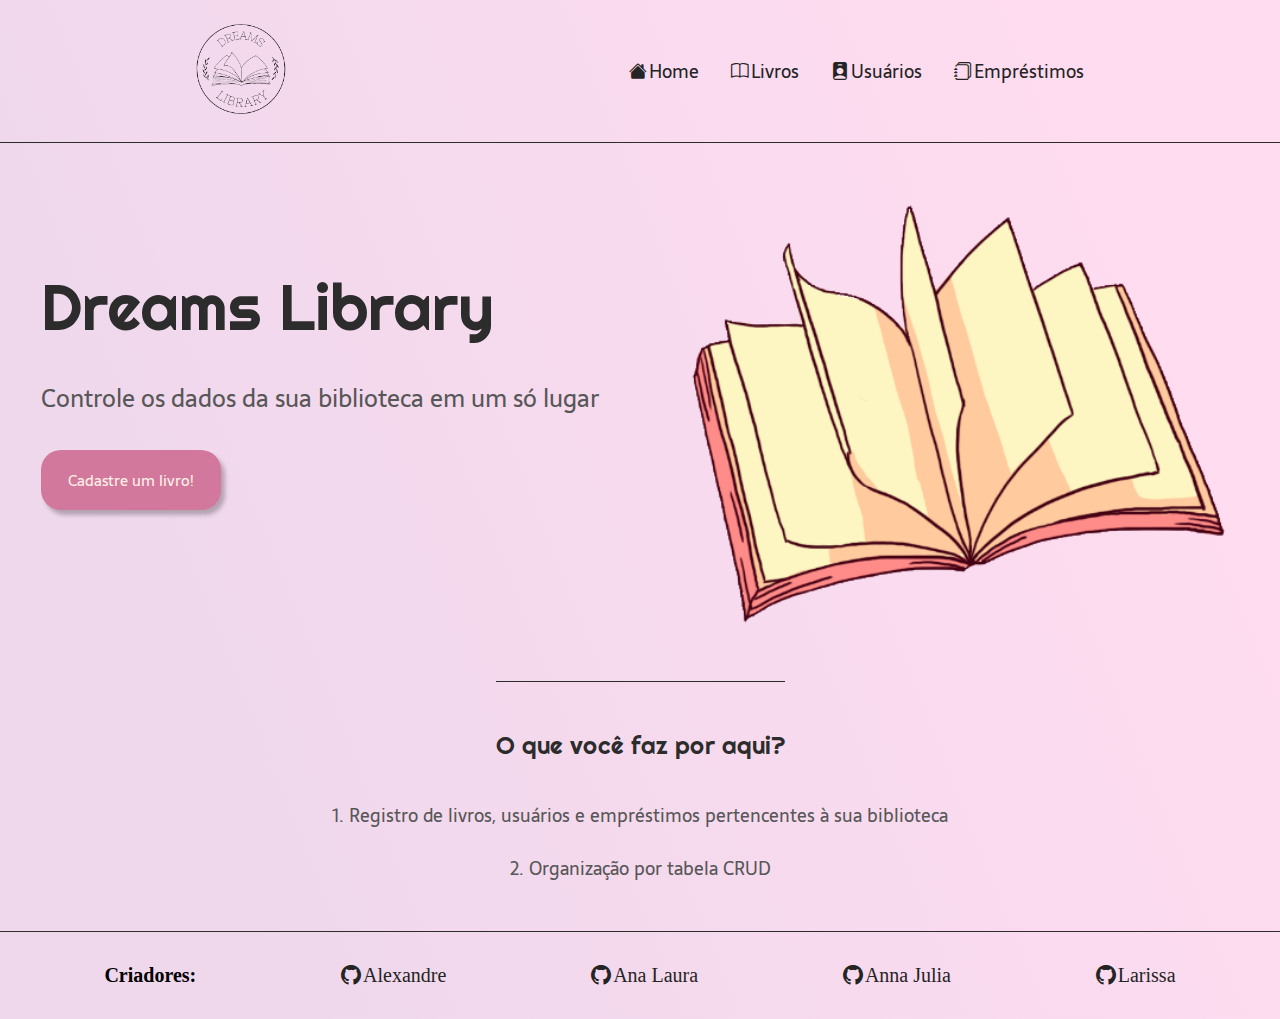
==== index.html @ 42c2b698 "Criação e funcionamento do cadastro de usuários" ====
<!DOCTYPE html>
<html lang="pt-br">
<head>
    <meta charset="UTF-8">
    <meta name="viewport" content="width=device-width, initial-scale=1.0">
    <meta name="description" content="Site para moderação de usúarios, livros e empréstimos para sua biblioteca virtual">
    <title>DreamsLibrary</title>
    <link rel="stylesheet" type="text/css" href="assets/css/home.css">
    <link rel="stylesheet" type="text/css" href="assets/css/style.css">
    <link rel="stylesheet" href="https://cdn.jsdelivr.net/npm/bootstrap-icons@1.11.1/font/bootstrap-icons.css">
</head>
<body>
    <header class="cabecalho">
        <a href="index.html"><img class="cabecalho-logo" src="assets/images/dreams-removebg-preview.png"></a>
        <nav class="cabecalho-menu">
            <a class="cabecalho-menu-item" href="index.html"><i class="bi bi-house-fill mx-2"></i>Home</a>
            <a class="cabecalho-menu-item" href="livros.html"><i class="bi bi-book mx-2"></i>Livros</a>
            <a class="cabecalho-menu-item" href="usuarios.html"><i class="bi bi-person-badge-fill mx-2"></i>Usuários</a>
            <a class="cabecalho-menu-item" href="#"><i class="bi bi-journals mx-2"></i>Empréstimos</a>
        </nav>
    </header>
    <main class="conteudo">
       <section class="conteudo-principal">
            <div class="conteudo-principal-escrito">
                <h1 class="conteudo-principal-escrito-titulo">Dreams Library</h1>
                <h2 class="conteudo-principal-escrito-subtitulo">Controle os dados da sua biblioteca em um só lugar</h2>
                <a href="livros.html"><button class="conteudo-principal-escrito-botao">Cadastre um livro!</button></a>
            </div>
            <img class="conteudo-principal-imagem" src="assets/images/MicrosoftTeams-image__7_-removebg-preview.png">
       </section>
       <section class="conteudo-secundario">
        <h3 class="conteudo-secundario-titulo">O que você faz por aqui?</h3>
        <p class="conteudo-secundario-paragrafo">1.<strong> Registro</strong> de livros, usuários e empréstimos pertencentes à sua biblioteca</p>
        <p class="conteudo-secundario-paragrafo">2. Organização por<strong> tabela CRUD</strong></p>
       </section>
    </main>
    <footer class="rodape">
        <div class="rodape-conteudo">
            <h4 class="cri">Criadores:</h4>
            <a class="link" href="#"><i class="bi bi-github mx-2"></i>Alexandre</a>
            <a class="link" href="#"><i class="bi bi-github mx-2"></i>Ana Laura</a>
            <a class="link" href="#"><i class="bi bi-github mx-2"></i>Anna Julia</a>
            <a class="link" href="#"><i class="bi bi-github mx-2"></i>Larissa</a>
        </div>
    </footer>


</body>

</html>
---- assets/css/home.css ----
@import url('https://fonts.googleapis.com/css2?family=Righteous&family=Sarala:wght@400;700&display=swap');

.conteudo {
    margin-bottom: 48px;
    border-top: 0.4px solid #2c2c2c;
    flex: 1 1 0;
}

.conteudo-principal {
    display: flex;
    flex-direction: row;
    align-items: center;
    justify-content: space-around;
}

.conteudo-principal-escrito {
    display: flex;
    flex-direction: column;
    gap: 32px;
}

.conteudo-principal-escrito-titulo {
    font-family: 'Righteous', sans-serif;
    font-weight: 400;
    font-size: 64px;
    color: #2c2c2c;
}

.conteudo-principal-escrito-subtitulo {
    font-family: 'Sarala', sans-serif;
    font-weight: 400;
    font-size: 24px;
    color: #575757;
}

.conteudo-principal-escrito-botao {
    background-color: #d3789d;
    color: #FFF2E7;
    width: 180px;
    height: 60px;
    border: none;
    box-shadow: 4px 5px 4px rgba(0, 0, 0, 0.25);
    border-radius: 20px;
    font-family: 'Sarala', sans-serif;
    font-weight: 400;
    font-size: 15px;
}

.conteudo-principal-escrito-botao:hover {
    background-color: rgba(211, 120, 157, 0.72);
}

.conteudo-principal-imagem {
    margin-top: 60px;
    height: 430px;
}

.conteudo-secundario {
    display: flex;
    flex-direction: column;
    align-items: center;
    gap: 24px;
    margin-top: 48px;
}

.conteudo-secundario-titulo {
    border-top: 0.4px solid #2c2c2c;
    padding-top: 48px;
    font-family: 'Righteous', sans-serif;
    font-weight: 400;
    font-size: 24px;
    color: #2c2c2c;
    margin-bottom: 16px;
}

.conteudo-secundario-paragrafo {
    font-family: 'Sarala', sans-serif;
    font-weight: 300;
    font-size: 18px;
    color: #575757;
}
---- assets/css/style.css ----
@import url('https://fonts.googleapis.com/css2?family=Righteous&family=Sarala:wght@400;700&display=swap');

* {
    margin: 0;
    padding: 0;
    box-sizing: border-box;
    text-decoration: none;
}

body {
    min-height: 100vh;
    display: flex;
    flex-direction: column;
    font-size: 100%;
    background: linear-gradient(68.15deg, #EFD8EC 16.62%,  #ffdcf0 85.61%);
}

a {
    color: #000;
}

.bi {
    margin-right: 2px;
}

.cabecalho {
    display: flex;
    flex-direction: row;
    align-items: center;
    justify-content: space-around;
    padding: 24px;
}

.cabecalho-logo {
    height: 90px;
}

.cabecalho-menu {
    display: flex;
    gap: 32px;
}

.cabecalho-menu-item {
    font-family: 'Sarala', sans-serif;
    color: #252424;
    font-weight: 400;
    font-size: 18px;
}

.cabecalho-menu-item:hover {
    color: #a65075;
    text-decoration: underline;
}

.rodape {
    padding: 32px;
    border-top: 0.4px solid #2c2c2c;
}

.rodape-conteudo {
    font-size: 20px;
    display: flex;
    flex-wrap: wrap;
    justify-content: space-around;
    margin: 0 auto;
}

.link {
    color: #252424;
}

.link:hover{
    color: #a65075;
    text-decoration: underline;
}
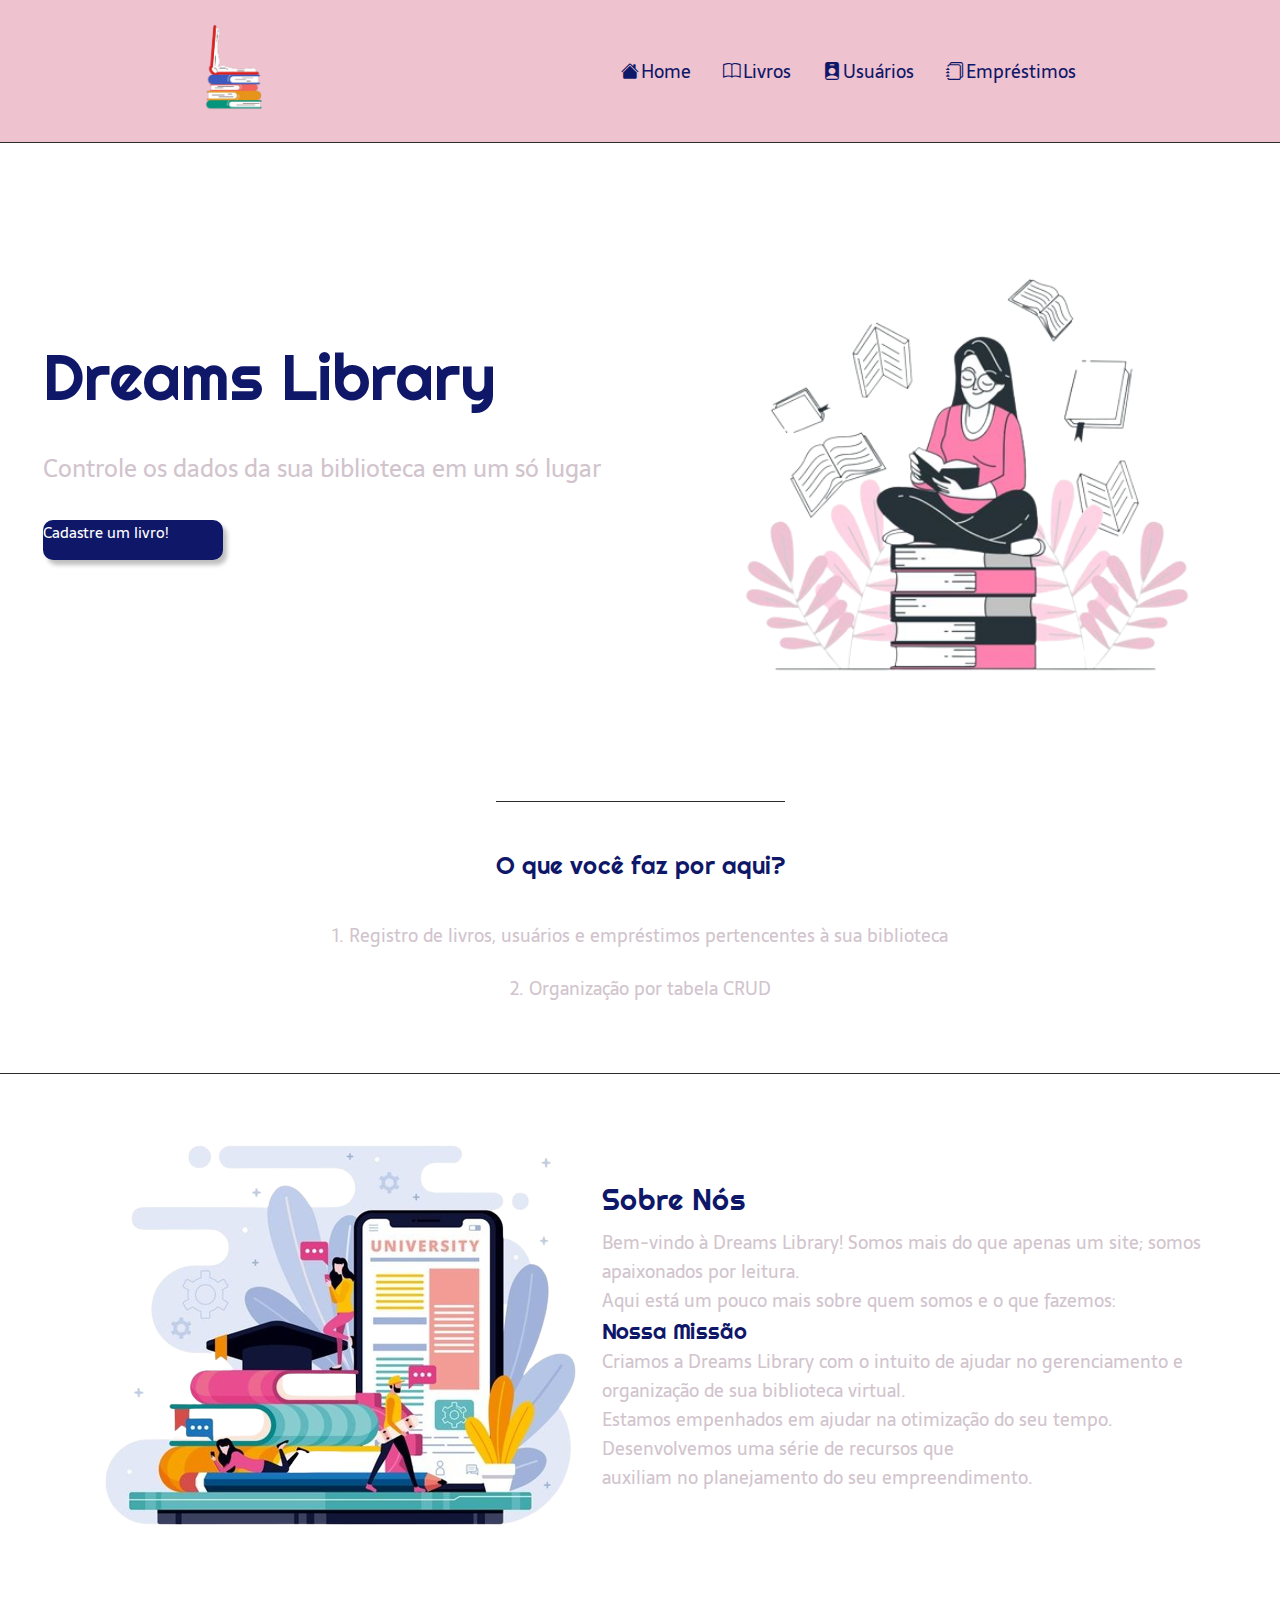
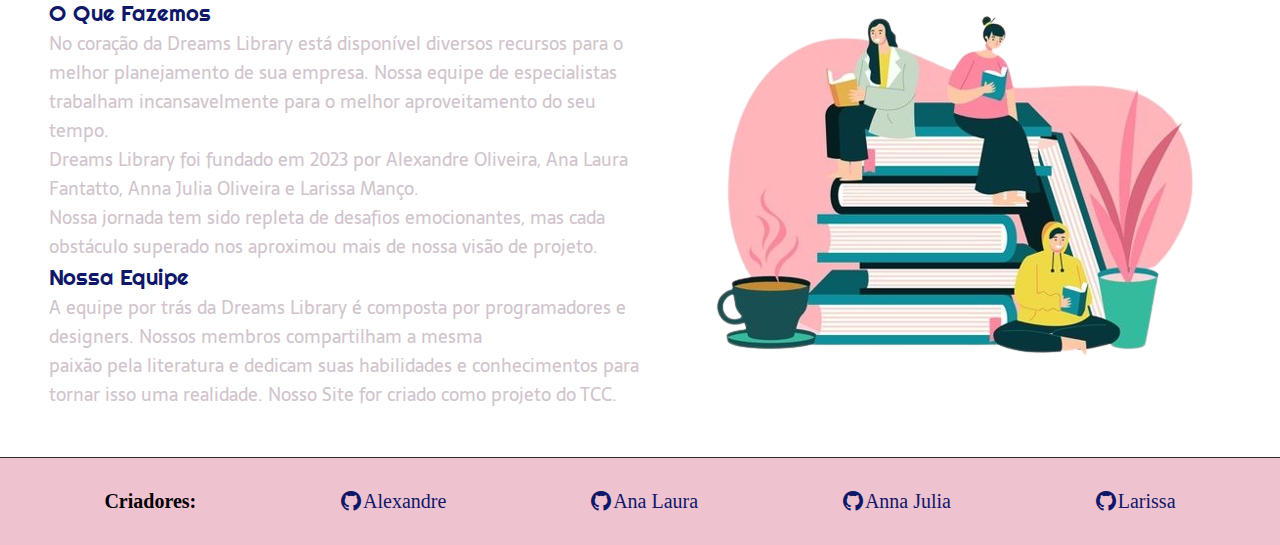
==== commit 30d9001d: "Atualização do site, com estilização css" ====
--- a/index.html
+++ b/index.html
@@ -8,15 +8,16 @@
     <link rel="stylesheet" type="text/css" href="assets/css/home.css">
     <link rel="stylesheet" type="text/css" href="assets/css/style.css">
     <link rel="stylesheet" href="https://cdn.jsdelivr.net/npm/bootstrap-icons@1.11.1/font/bootstrap-icons.css">
+    <link href="https://cdn.jsdelivr.net/npm/bootstrap@5.3.2/dist/css/bootstrap.min.css" rel="stylesheet" integrity="sha384-T3c6CoIi6uLrA9TneNEoa7RxnatzjcDSCmG1MXxSR1GAsXEV/Dwwykc2MPK8M2HN" crossorigin="anonymous">
 </head>
 <body>
     <header class="cabecalho">
-        <a href="index.html"><img class="cabecalho-logo" src="assets/images/dreams-removebg-preview.png"></a>
+        <a href="index.html"><img class="cabecalho-logo" src="assets/images/imagem_2023-11-08_103913489-removebg-preview.png"></a>
         <nav class="cabecalho-menu">
             <a class="cabecalho-menu-item" href="index.html"><i class="bi bi-house-fill mx-2"></i>Home</a>
-            <a class="cabecalho-menu-item" href="livros.html"><i class="bi bi-book mx-2"></i>Livros</a>
-            <a class="cabecalho-menu-item" href="usuarios.html"><i class="bi bi-person-badge-fill mx-2"></i>Usuários</a>
-            <a class="cabecalho-menu-item" href="#"><i class="bi bi-journals mx-2"></i>Empréstimos</a>
+            <a class="cabecalho-menu-item" href="livros.php"><i class="bi bi-book mx-2"></i>Livros</a>
+            <a class="cabecalho-menu-item" href="usuarios.php"><i class="bi bi-person-badge-fill mx-2"></i>Usuários</a>
+            <a class="cabecalho-menu-item" href="emprestimos.php"><i class="bi bi-journals mx-2"></i>Empréstimos</a>
         </nav>
     </header>
     <main class="conteudo">
@@ -24,23 +25,51 @@
             <div class="conteudo-principal-escrito">
                 <h1 class="conteudo-principal-escrito-titulo">Dreams Library</h1>
                 <h2 class="conteudo-principal-escrito-subtitulo">Controle os dados da sua biblioteca em um só lugar</h2>
-                <a href="livros.html"><button class="conteudo-principal-escrito-botao">Cadastre um livro!</button></a>
+                <a class="btn" id="conteudo-principal-escrito-botao" href="livros.php">Cadastre um livro!</a>
             </div>
-            <img class="conteudo-principal-imagem" src="assets/images/MicrosoftTeams-image__7_-removebg-preview.png">
+            <img class="conteudo-principal-imagem" src="assets/images/MicrosoftTeams-image (11).png">
        </section>
        <section class="conteudo-secundario">
-        <h3 class="conteudo-secundario-titulo">O que você faz por aqui?</h3>
-        <p class="conteudo-secundario-paragrafo">1.<strong> Registro</strong> de livros, usuários e empréstimos pertencentes à sua biblioteca</p>
-        <p class="conteudo-secundario-paragrafo">2. Organização por<strong> tabela CRUD</strong></p>
+            <h3 class="conteudo-secundario-titulo">O que você faz por aqui?</h3>
+            <p class="conteudo-secundario-paragrafo">1.<strong> Registro</strong> de livros, usuários e empréstimos pertencentes à sua biblioteca</p>
+            <p class="conteudo-secundario-paragrafo">2. Organização por<strong> tabela CRUD</strong></p>
+       </section>
+       <section class="conteudo-terciario">
+            <div class="conteudo-terciario-um">
+                <img class="conteudo-terciario-imagem" src="assets/images/MicrosoftTeams-image__14_-removebg-preview.png">
+                <div class="conteudo-terciario-escrito">
+                    <h3 class="conteudo-terciario-titulo">Sobre Nós</h3>
+                    <p class="conteudo-terciario-paragrafo">Bem-vindo à Dreams Library! Somos mais do que apenas um site; somos apaixonados por leitura.<br/>
+                        Aqui está um pouco mais sobre quem somos e o que fazemos:</p>
+                    <h5 class="conteudo-terciario-topico">Nossa Missão</h4>
+                    <p class="conteudo-terciario-paragrafo">Criamos a Dreams Library com o intuito de ajudar no gerenciamento e organização de sua biblioteca virtual.<br/> 
+                        Estamos empenhados em ajudar na otimização do  seu tempo. Desenvolvemos uma série de recursos  que <br/>
+                        auxiliam no planejamento do seu empreendimento.</p>
+                </div>
+            </div>
+            <div class="conteudo-terciario-dois">
+                <div class="conteudo-terciario-escrito">
+                    <h5 class="conteudo-terciario-topico">O Que Fazemos</h4>
+                        <p class="conteudo-terciario-paragrafo">No coração da Dreams Library está disponível diversos recursos para o melhor planejamento de sua empresa. Nossa equipe de especialistas<br/>
+                            trabalham incansavelmente para o melhor aproveitamento do seu tempo.<br/>
+                            Dreams Library foi fundado em 2023 por Alexandre Oliveira, Ana Laura Fantatto, Anna Julia Oliveira e Larissa Manço.<br/>
+                            Nossa jornada tem sido repleta de desafios emocionantes, mas cada obstáculo superado nos aproximou mais de nossa visão de projeto.</p>
+                    <h5  class="conteudo-terciario-topico">Nossa Equipe</h4>
+                        <p class="conteudo-terciario-paragrafo">A equipe por trás da Dreams Library é composta por programadores e designers. Nossos membros compartilham a mesma<br/>
+                            paixão pela literatura e dedicam suas habilidades e conhecimentos para tornar isso uma realidade. Nosso Site for criado como projeto do TCC.</p>
+                </div>
+                <img class="conteudo-terciario-imagem" src="assets/images/MicrosoftTeams-image__15_-removebg-preview.png">
+            </div>
+            
        </section>
     </main>
     <footer class="rodape">
         <div class="rodape-conteudo">
             <h4 class="cri">Criadores:</h4>
-            <a class="link" href="#"><i class="bi bi-github mx-2"></i>Alexandre</a>
-            <a class="link" href="#"><i class="bi bi-github mx-2"></i>Ana Laura</a>
-            <a class="link" href="#"><i class="bi bi-github mx-2"></i>Anna Julia</a>
-            <a class="link" href="#"><i class="bi bi-github mx-2"></i>Larissa</a>
+            <a class="link" href="https://github.com/AlexandreOliveiraSanches"><i class="bi bi-github mx-2"></i>Alexandre</a>
+            <a class="link" href="https://github.com/Analauravf"><i class="bi bi-github mx-2"></i>Ana Laura</a>
+            <a class="link" href="https://github.com/AnnaJuliaOliveira"><i class="bi bi-github mx-2"></i>Anna Julia</a>
+            <a class="link" href="https://github.com/larissamanso"><i class="bi bi-github mx-2"></i>Larissa</a>
         </div>
     </footer>
 
--- a/assets/css/home.css
+++ b/assets/css/home.css
@@ -23,36 +23,38 @@
     font-family: 'Righteous', sans-serif;
     font-weight: 400;
     font-size: 64px;
-    color: #2c2c2c;
+    color: #0F1769;
 }
 
 .conteudo-principal-escrito-subtitulo {
     font-family: 'Sarala', sans-serif;
     font-weight: 400;
     font-size: 24px;
-    color: #575757;
+    color: #D1C4CD;
 }
 
-.conteudo-principal-escrito-botao {
-    background-color: #d3789d;
-    color: #FFF2E7;
+#conteudo-principal-escrito-botao {
+    background-color: #0F1769;
+    color: #FFFF;
     width: 180px;
-    height: 60px;
+    height: 40px;
     border: none;
     box-shadow: 4px 5px 4px rgba(0, 0, 0, 0.25);
-    border-radius: 20px;
+    border-radius: 10px;
     font-family: 'Sarala', sans-serif;
     font-weight: 400;
     font-size: 15px;
+    margin: 0;
 }
 
-.conteudo-principal-escrito-botao:hover {
+#conteudo-principal-escrito-botao:hover {
     background-color: rgba(211, 120, 157, 0.72);
+    cursor: pointer;
 }
 
 .conteudo-principal-imagem {
     margin-top: 60px;
-    height: 430px;
+    height: 550px;
 }
 
 .conteudo-secundario {
@@ -61,6 +63,7 @@
     align-items: center;
     gap: 24px;
     margin-top: 48px;
+    margin-bottom: 70px;
 }
 
 .conteudo-secundario-titulo {
@@ -69,7 +72,7 @@
     font-family: 'Righteous', sans-serif;
     font-weight: 400;
     font-size: 24px;
-    color: #2c2c2c;
+    color: #0F1769;
     margin-bottom: 16px;
 }
 
@@ -77,5 +80,61 @@
     font-family: 'Sarala', sans-serif;
     font-weight: 300;
     font-size: 18px;
-    color: #575757;
-}+    color: #D1C4CD;
+}
+
+.conteudo-terciario {
+    display: flex;
+    flex-direction: column;
+    align-items: center;
+    justify-content: space-around;
+    border-top: 0.4px solid #2c2c2c;
+}
+
+.conteudo-terciario-um{
+    display: flex;
+    flex-direction: row;
+    align-items: center;
+    justify-content: space-around;
+}
+
+.conteudo-terciario-dois{
+    display: flex;
+    flex-direction: row;
+    align-items: center;
+    justify-content: space-around;
+    margin-left: 30px;
+}
+
+.conteudo-terciario-escrito {
+    display: flex;
+    flex-direction: column;
+    gap: 2px;
+    margin-top: 48px;
+    width: 600px;
+}
+
+.conteudo-terciario-titulo{
+    font-family: 'Righteous', sans-serif;
+    font-weight: 400;
+    font-size: 29px;
+    color: #0F1769;
+    margin-bottom: 8px;
+}
+
+.conteudo-terciario-paragrafo {
+    font-family: 'Sarala', sans-serif;
+    font-weight: 300;
+    font-size: 18px;
+    color: #D1C4CD;
+}
+
+.conteudo-terciario-topico {
+    font-family: 'Righteous', sans-serif;
+    font-weight: 330;
+    font-size: 22px;
+    color: #0F1769;
+}
+
+
+
--- a/assets/css/style.css
+++ b/assets/css/style.css
@@ -12,11 +12,11 @@
     display: flex;
     flex-direction: column;
     font-size: 100%;
-    background: linear-gradient(68.15deg, #EFD8EC 16.62%,  #ffdcf0 85.61%);
+    background-color: #FFFF;
 }
 
-a {
-    color: #000;
+main {
+    background-color: #FFFF;
 }
 
 .bi {
@@ -29,6 +29,7 @@
     align-items: center;
     justify-content: space-around;
     padding: 24px;
+    background-color: #EEC2CF;
 }
 
 .cabecalho-logo {
@@ -42,19 +43,21 @@
 
 .cabecalho-menu-item {
     font-family: 'Sarala', sans-serif;
-    color: #252424;
+    color: #0F1769;
     font-weight: 400;
     font-size: 18px;
+    text-decoration: none;
 }
 
 .cabecalho-menu-item:hover {
-    color: #a65075;
+    color: #FFFF;
     text-decoration: underline;
 }
 
 .rodape {
     padding: 32px;
     border-top: 0.4px solid #2c2c2c;
+    background-color: #EEC2CF;
 }
 
 .rodape-conteudo {
@@ -66,10 +69,36 @@
 }
 
 .link {
-    color: #252424;
+    color: #0F1769;
+    text-decoration: none;
 }
 
 .link:hover{
-    color: #a65075;
+    color: #FFFF;
     text-decoration: underline;
-}+}
+
+.main-titulo {
+    margin-top: 35px;
+    font-family: 'Righteous', sans-serif;
+    font-weight: 400;
+    color: #0F1769;
+}
+
+#btn_edit {
+    background-color: #0F1769;
+    color: #FFFF;
+}
+
+#btn_delete{
+    background-color: #EEC2CF;
+}
+
+th {
+    font-family: 'Righteous', sans-serif;
+}
+
+td {
+    font-family: 'Sarala', sans-serif;
+}
+
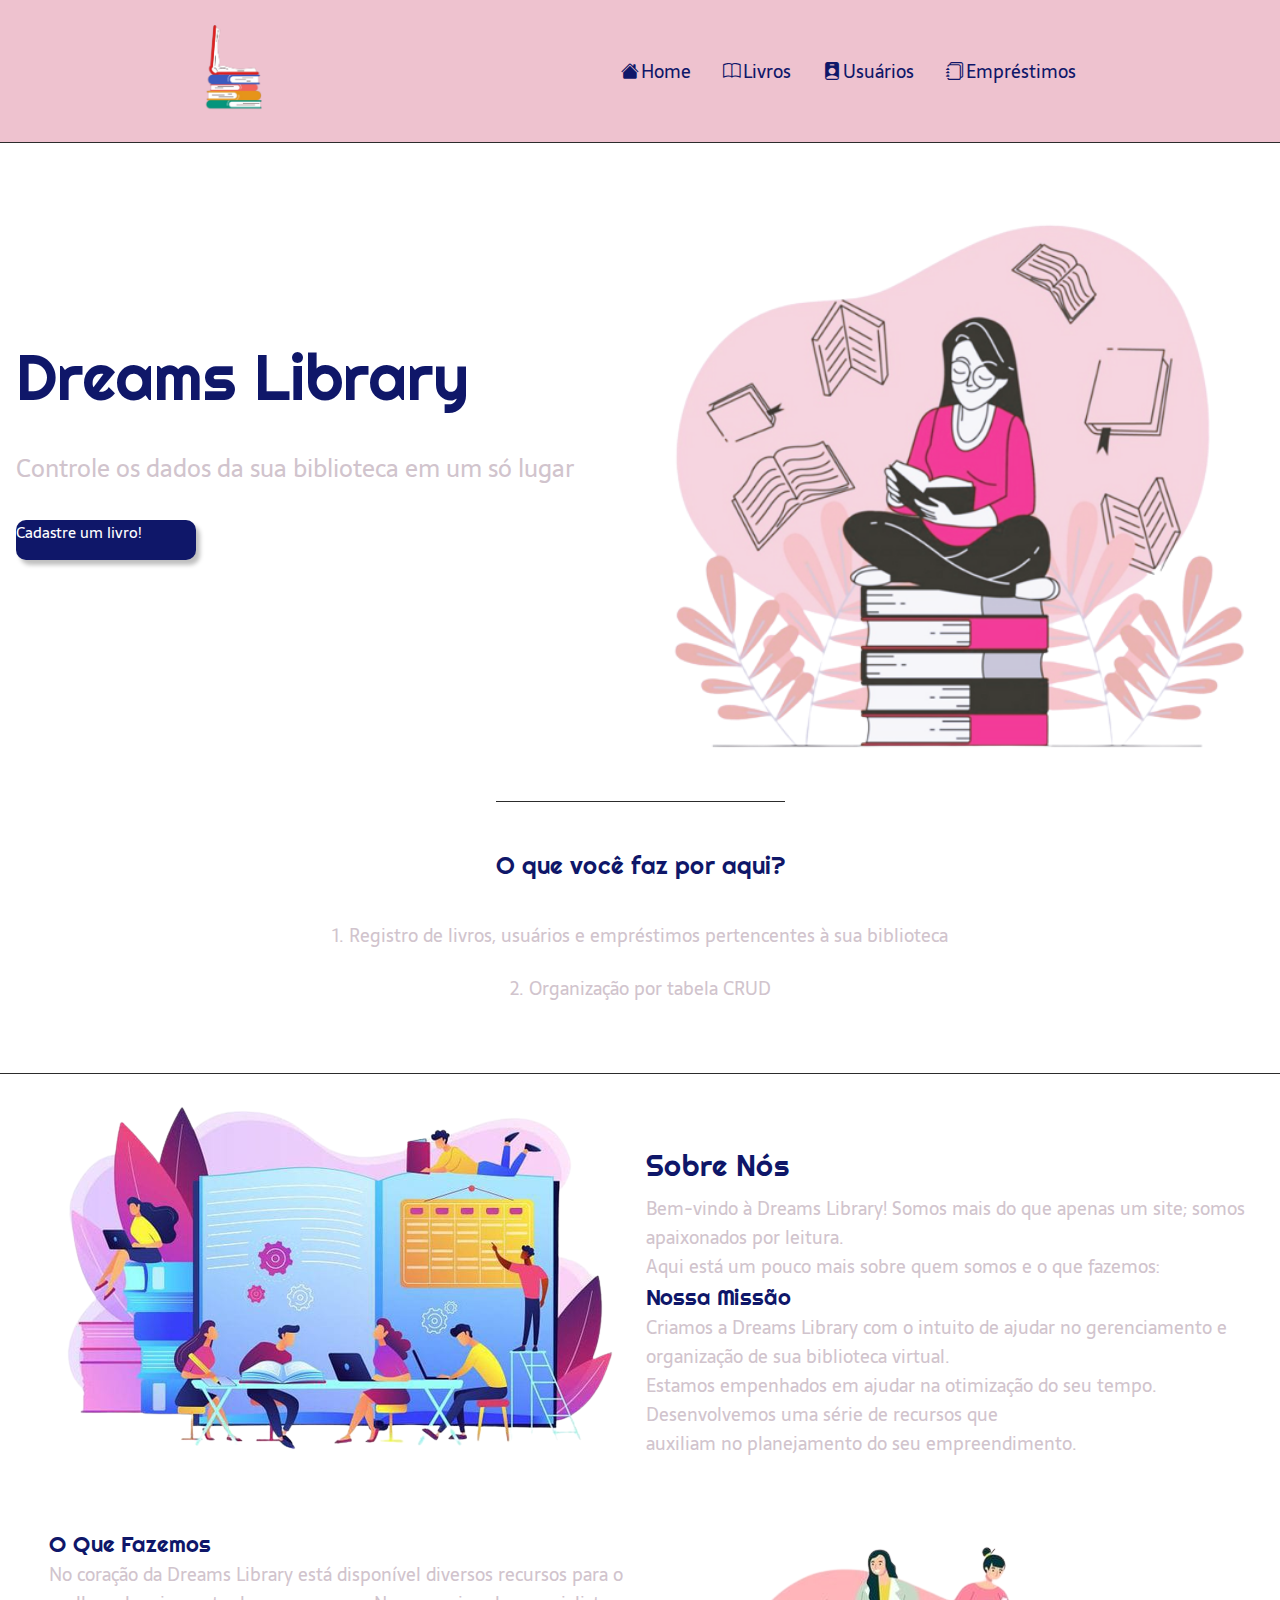
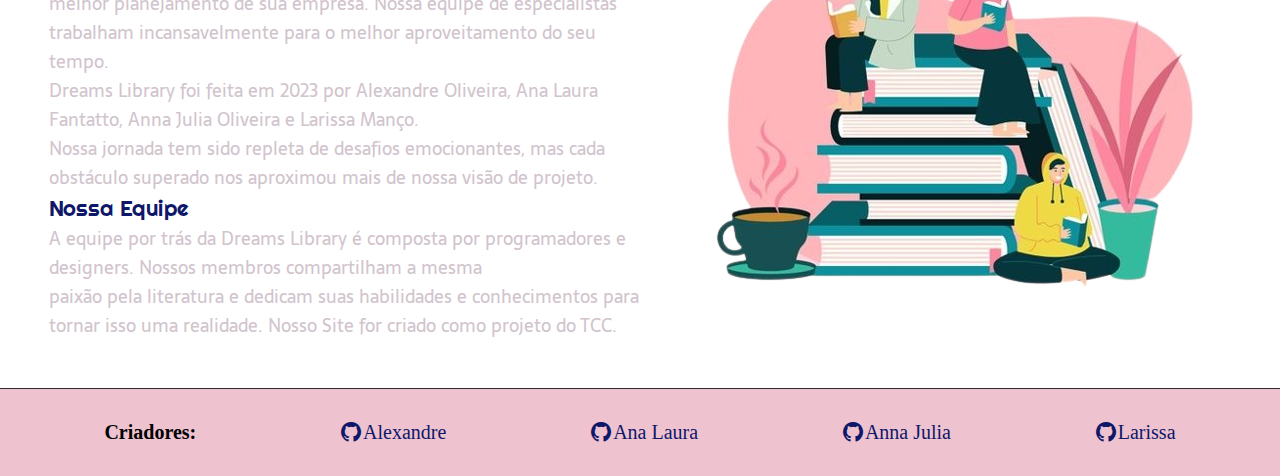
==== commit 6c757741: "Atualização de imagens" ====
--- a/index.html
+++ b/index.html
@@ -27,7 +27,7 @@
                 <h2 class="conteudo-principal-escrito-subtitulo">Controle os dados da sua biblioteca em um só lugar</h2>
                 <a class="btn" id="conteudo-principal-escrito-botao" href="livros.php">Cadastre um livro!</a>
             </div>
-            <img class="conteudo-principal-imagem" src="assets/images/MicrosoftTeams-image (11).png">
+            <img class="conteudo-principal-imagem" src="assets/images/Design_sem_nome-fotor-20231108145449-removebg-preview.png">
        </section>
        <section class="conteudo-secundario">
             <h3 class="conteudo-secundario-titulo">O que você faz por aqui?</h3>
@@ -36,7 +36,7 @@
        </section>
        <section class="conteudo-terciario">
             <div class="conteudo-terciario-um">
-                <img class="conteudo-terciario-imagem" src="assets/images/MicrosoftTeams-image__14_-removebg-preview.png">
+                <img class="conteudo-terciario-imagem" src="assets/images/WhatsApp_Image_2023-11-08_at_15.18.25-removebg-preview.png">
                 <div class="conteudo-terciario-escrito">
                     <h3 class="conteudo-terciario-titulo">Sobre Nós</h3>
                     <p class="conteudo-terciario-paragrafo">Bem-vindo à Dreams Library! Somos mais do que apenas um site; somos apaixonados por leitura.<br/>
@@ -52,7 +52,7 @@
                     <h5 class="conteudo-terciario-topico">O Que Fazemos</h4>
                         <p class="conteudo-terciario-paragrafo">No coração da Dreams Library está disponível diversos recursos para o melhor planejamento de sua empresa. Nossa equipe de especialistas<br/>
                             trabalham incansavelmente para o melhor aproveitamento do seu tempo.<br/>
-                            Dreams Library foi fundado em 2023 por Alexandre Oliveira, Ana Laura Fantatto, Anna Julia Oliveira e Larissa Manço.<br/>
+                            Dreams Library foi feita em 2023 por Alexandre Oliveira, Ana Laura Fantatto, Anna Julia Oliveira e Larissa Manço.<br/>
                             Nossa jornada tem sido repleta de desafios emocionantes, mas cada obstáculo superado nos aproximou mais de nossa visão de projeto.</p>
                     <h5  class="conteudo-terciario-topico">Nossa Equipe</h4>
                         <p class="conteudo-terciario-paragrafo">A equipe por trás da Dreams Library é composta por programadores e designers. Nossos membros compartilham a mesma<br/>
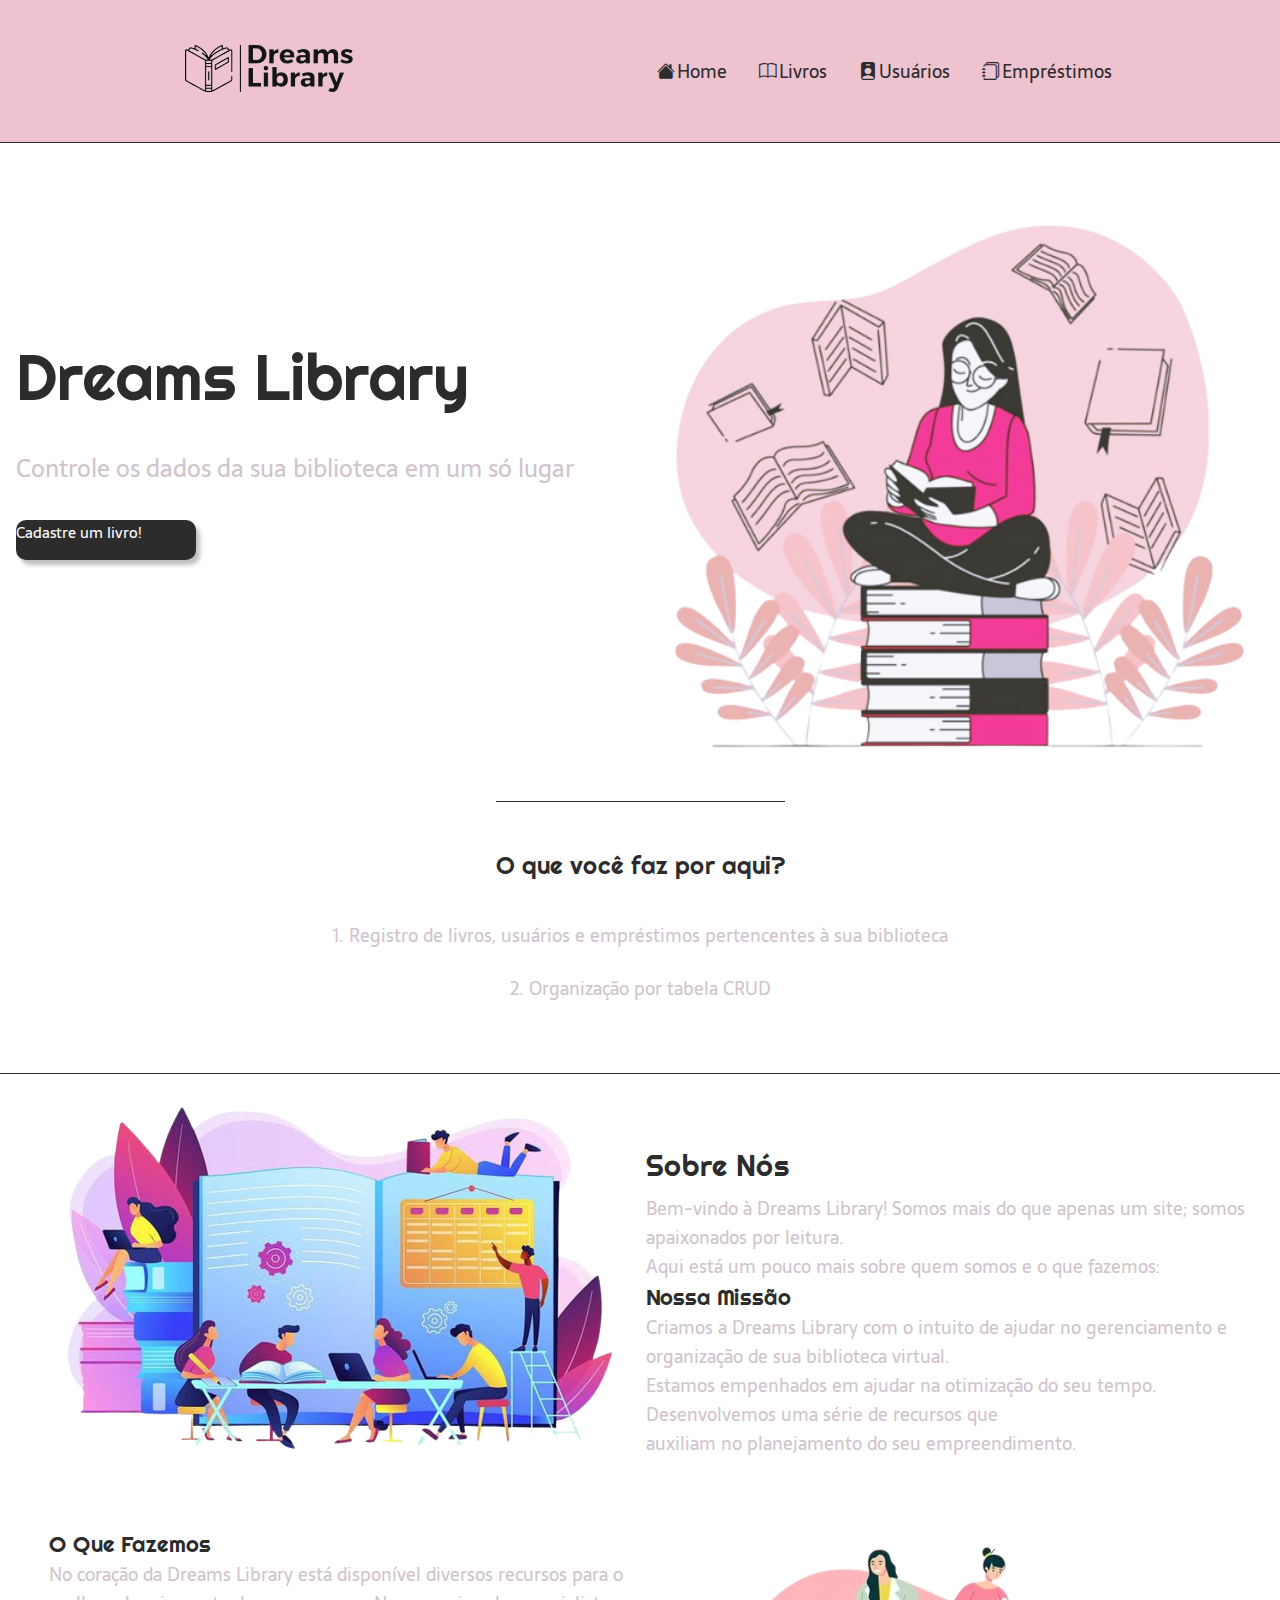
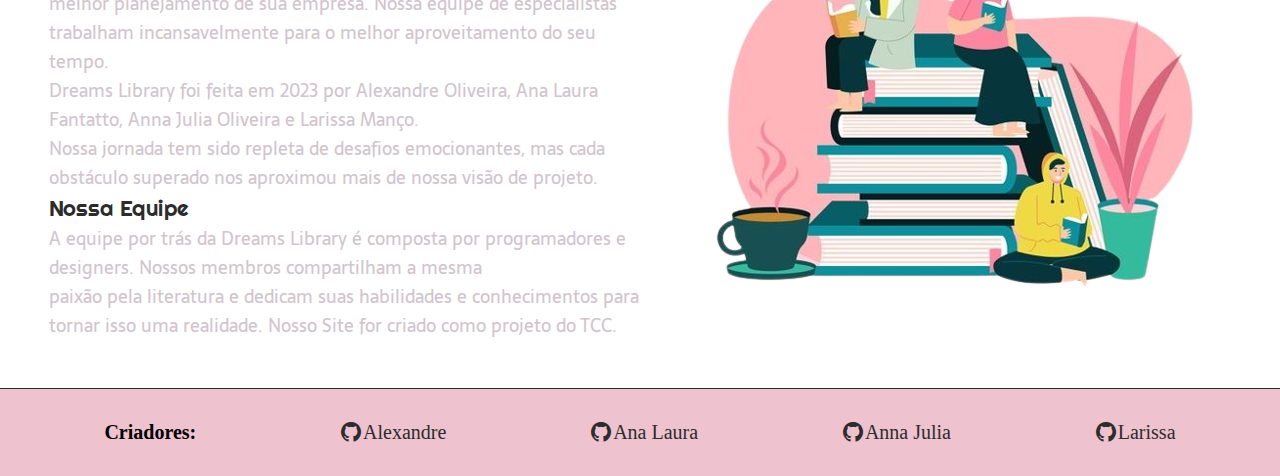
==== commit 93d0a4ca: "Logotipo" ====
--- a/index.html
+++ b/index.html
@@ -12,7 +12,7 @@
 </head>
 <body>
     <header class="cabecalho">
-        <a href="index.html"><img class="cabecalho-logo" src="assets/images/imagem_2023-11-08_103913489-removebg-preview.png"></a>
+        <a href="index.html"><img class="cabecalho-logo" src="assets/images/logotipo.png"></a>
         <nav class="cabecalho-menu">
             <a class="cabecalho-menu-item" href="index.html"><i class="bi bi-house-fill mx-2"></i>Home</a>
             <a class="cabecalho-menu-item" href="livros.php"><i class="bi bi-book mx-2"></i>Livros</a>
--- a/assets/css/home.css
+++ b/assets/css/home.css
@@ -23,7 +23,7 @@
     font-family: 'Righteous', sans-serif;
     font-weight: 400;
     font-size: 64px;
-    color: #0F1769;
+    color: #2c2c2c;
 }
 
 .conteudo-principal-escrito-subtitulo {
@@ -34,7 +34,7 @@
 }
 
 #conteudo-principal-escrito-botao {
-    background-color: #0F1769;
+    background-color: #2c2c2c;
     color: #FFFF;
     width: 180px;
     height: 40px;
@@ -72,7 +72,7 @@
     font-family: 'Righteous', sans-serif;
     font-weight: 400;
     font-size: 24px;
-    color: #0F1769;
+    color: #2c2c2c;
     margin-bottom: 16px;
 }
 
@@ -118,7 +118,7 @@
     font-family: 'Righteous', sans-serif;
     font-weight: 400;
     font-size: 29px;
-    color: #0F1769;
+    color: #2c2c2c;
     margin-bottom: 8px;
 }
 
@@ -133,7 +133,7 @@
     font-family: 'Righteous', sans-serif;
     font-weight: 330;
     font-size: 22px;
-    color: #0F1769;
+    color: #2c2c2c;
 }
 
 
--- a/assets/css/style.css
+++ b/assets/css/style.css
@@ -43,7 +43,7 @@
 
 .cabecalho-menu-item {
     font-family: 'Sarala', sans-serif;
-    color: #0F1769;
+    color: #2c2c2c;
     font-weight: 400;
     font-size: 18px;
     text-decoration: none;
@@ -69,7 +69,7 @@
 }
 
 .link {
-    color: #0F1769;
+    color: #2c2c2c;
     text-decoration: none;
 }
 
@@ -82,7 +82,7 @@
     margin-top: 35px;
     font-family: 'Righteous', sans-serif;
     font-weight: 400;
-    color: #0F1769;
+    color: #2c2c2c;
 }
 
 #btn_edit {
@@ -102,3 +102,9 @@
     font-family: 'Sarala', sans-serif;
 }
 
+
+#alert {
+    display: flex;
+    flex-direction: row;
+    justify-content: space-between;
+}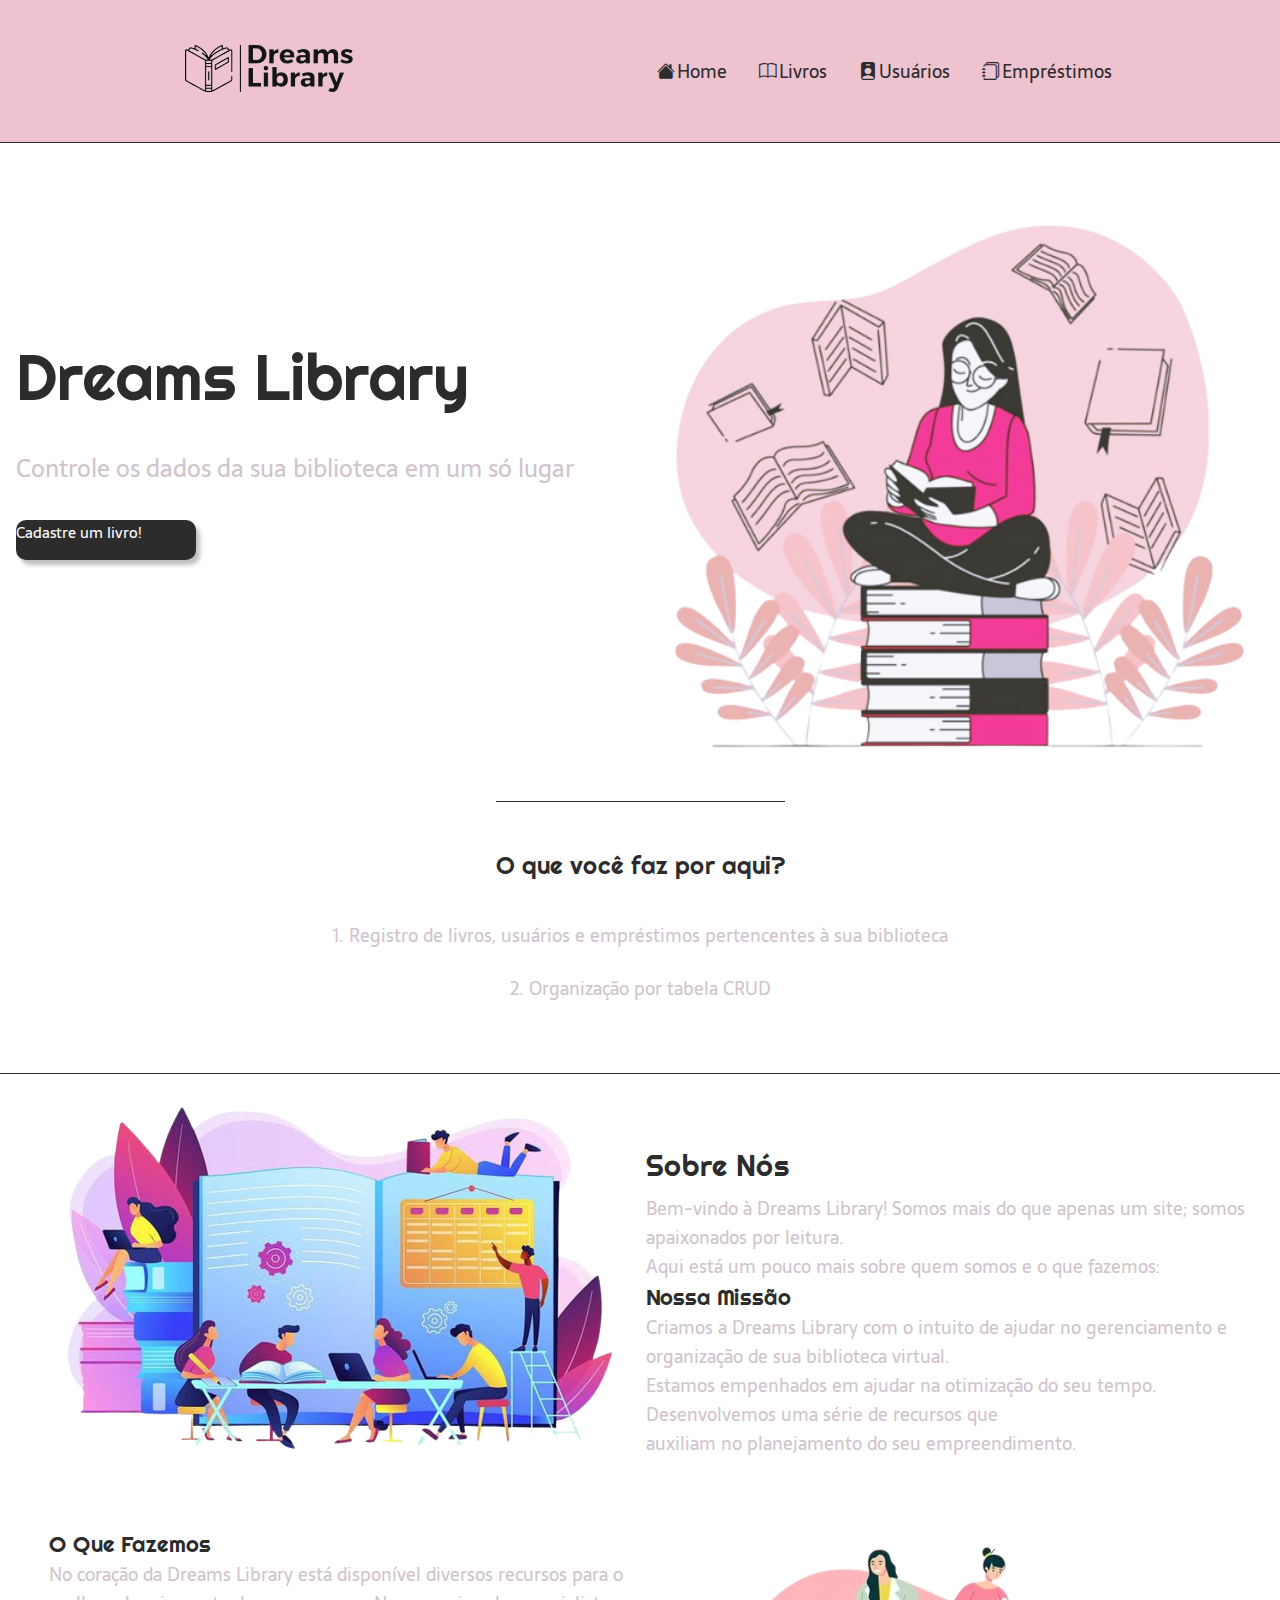
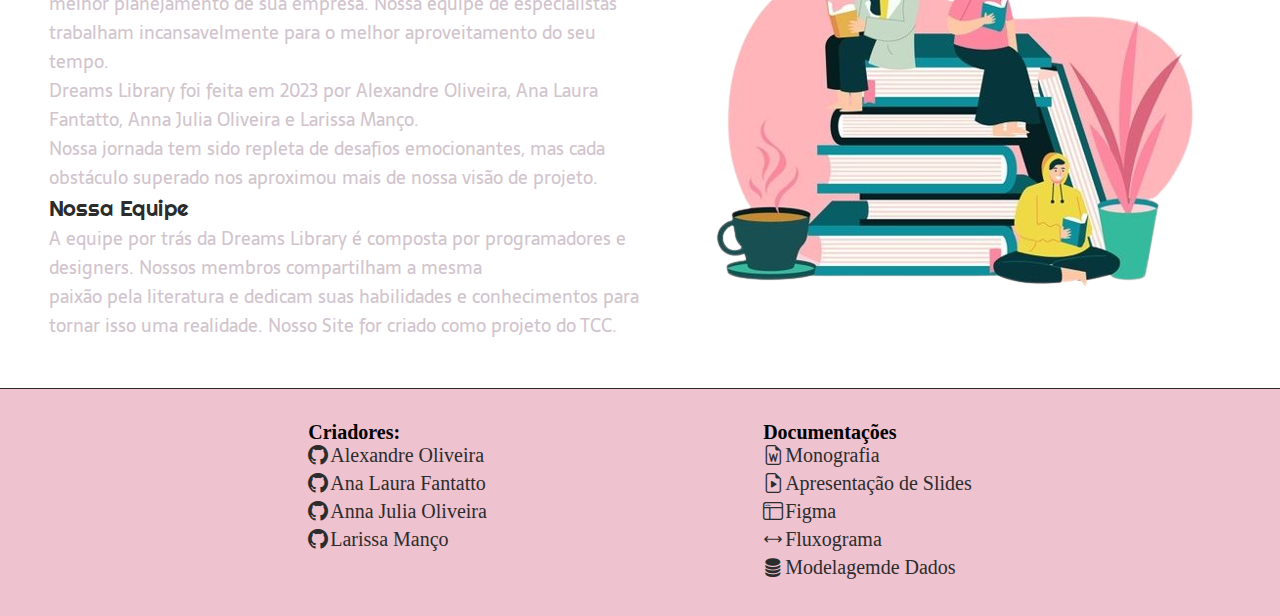
==== commit 08bbb708: "Update rodapé" ====
--- a/index.html
+++ b/index.html
@@ -65,11 +65,33 @@
     </main>
     <footer class="rodape">
         <div class="rodape-conteudo">
-            <h4 class="cri">Criadores:</h4>
-            <a class="link" href="https://github.com/AlexandreOliveiraSanches"><i class="bi bi-github mx-2"></i>Alexandre</a>
-            <a class="link" href="https://github.com/Analauravf"><i class="bi bi-github mx-2"></i>Ana Laura</a>
-            <a class="link" href="https://github.com/AnnaJuliaOliveira"><i class="bi bi-github mx-2"></i>Anna Julia</a>
-            <a class="link" href="https://github.com/larissamanso"><i class="bi bi-github mx-2"></i>Larissa</a>
+            <div class="rodape-conteudo-cri">
+                <h4 class="cri">Criadores:</h4>
+                <a class="link" href="https://github.com/AlexandreOliveiraSanches"><i class="bi bi-github mx-2"></i>Alexandre Oliveira</a>
+                <a class="link" href="https://github.com/Analauravf"><i class="bi bi-github mx-2"></i>Ana Laura Fantatto</a>
+                <a class="link" href="https://github.com/AnnaJuliaOliveira"><i class="bi bi-github mx-2"></i>Anna Julia Oliveira</a>
+                <a class="link" href="https://github.com/larissamanso"><i class="bi bi-github mx-2"></i>Larissa Manço</a>
+            </div>
+            <div class="rodape-conteudo-doc">
+                <h4 class="doc">Documentações</h4>
+                <a class="link" 
+                href="https://seducsp-my.sharepoint.com/:w:/g/personal/00001067463112sp_aluno_educacao_sp_gov_br/EZMgKaKcXJ">
+                <i class="bi bi-file-earmark-word"></i>Monografia</a>
+                <a class="link" 
+                href="https://senacspedu-my.sharepoint.com/personal/larissa_rmanco_senacsp_edu_br/_layouts/15/onedrive.aspx?FolderCTID=0x012000FF2A4E484FBA764698BA240B7A6E3FEB&id=%2Fpersonal%2Flarissa_rmanco_senacsp_edu_br%2FDocuments%2FArquivos%20de%20Chat%20do%20Microsoft%20Teams%2Fapresentaçãotcc%2Epdf&parent=%2Fpersonal%2Flarissa_rmanco_senacsp_edu_br%2FDocuments%2FArquivos%20de%20Chat%20do%20Microsoft%20Teams">
+                <i class="bi bi-file-earmark-play"></i>Apresentação de Slides</a>
+                <a class="link"
+                href="https://www.figma.com/file/MZQoJd23RnsynIZU91ZFUD/Untitled?type=design&node-id=0%3A1&mode=design&t=vbDK6EqKGd7yvCUw-1">
+                <i class="bi bi-window-sidebar"></i>Figma</a>
+                <a class="link"
+                href="https://lucid.app/lucidchart/54a35dc3-e9e9-43ce-a065-da1bb129791b/edit?viewport_loc=-2860%2C-642%2C2920%2C1497%2C0_0&invitationId=inv_627e874a-27cf-4f47-b423-4146a94b628d">
+                <i class="bi bi-arrows"></i>Fluxograma</a>
+                <a class="link"
+                href="https://lucid.app/lucidchart/1e93f32e-e496-47ef-b300-05974dac1df9/edit?viewport_loc=-1492%2C-1413%2C2164%2C1109%2C0_0&invitationId=inv_1396a9d1-a807-4a61-982a-e1002ab5bf1d">
+                <i class="bi bi-database-fill"></i>Modelagemde Dados</a>
+
+            </div>
+            
         </div>
     </footer>
 
--- a/assets/css/style.css
+++ b/assets/css/style.css
@@ -63,14 +63,25 @@
 .rodape-conteudo {
     font-size: 20px;
     display: flex;
-    flex-wrap: wrap;
-    justify-content: space-around;
+    flex-direction: row;
+    justify-content: space-evenly;
     margin: 0 auto;
+}
+
+.rodape-conteudo-cri {
+    display: flex;
+    flex-direction: column;
+}
+
+.rodape-conteudo-doc {
+    display: flex;
+    flex-direction: column;
 }
 
 .link {
     color: #2c2c2c;
     text-decoration: none;
+    margin-bottom: 5px;
 }
 
 .link:hover{
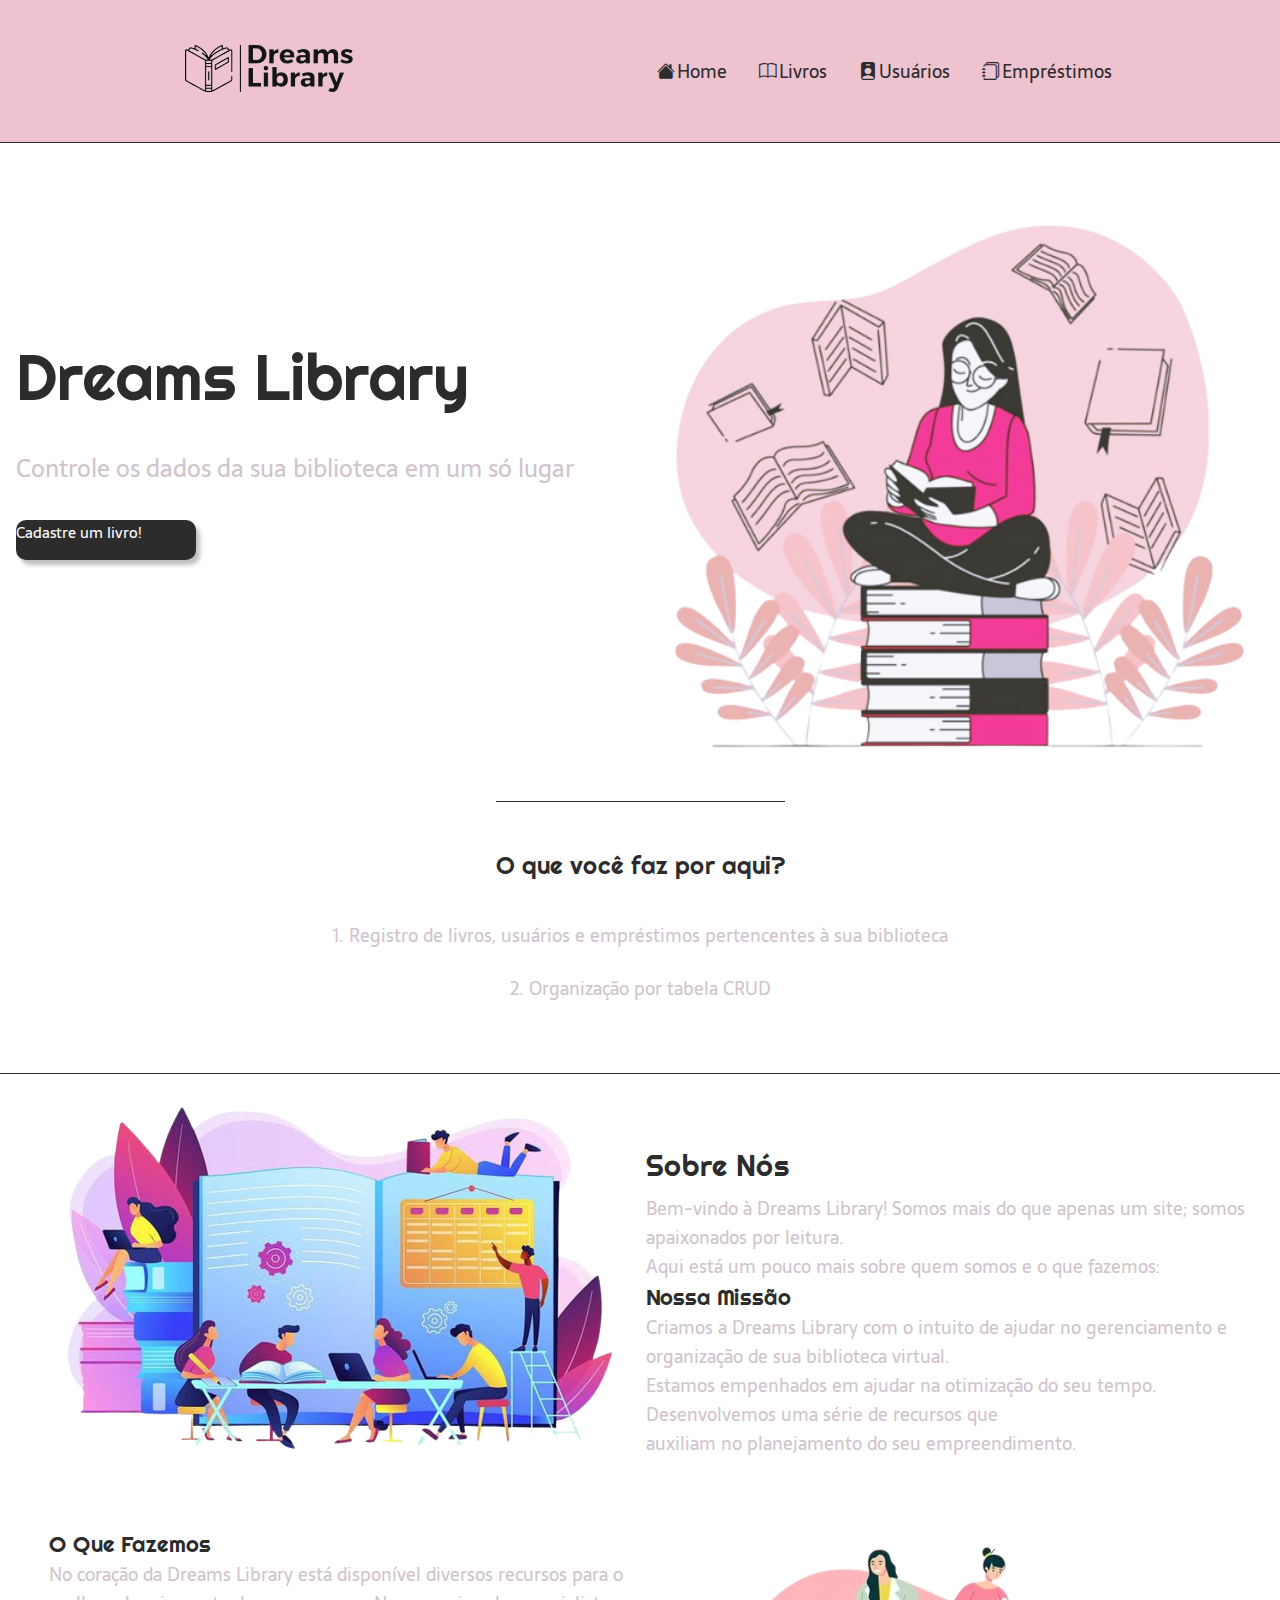
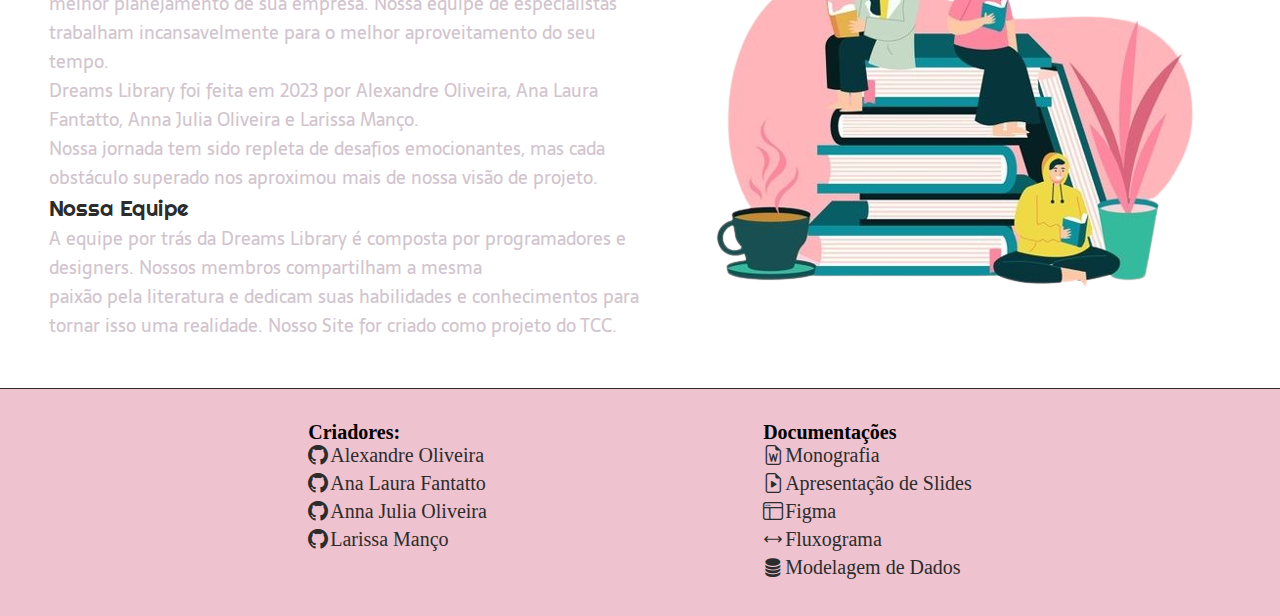
==== commit 3ff33ae3: "update de footer e links" ====
--- a/index.html
+++ b/index.html
@@ -75,10 +75,10 @@
             <div class="rodape-conteudo-doc">
                 <h4 class="doc">Documentações</h4>
                 <a class="link" 
-                href="https://seducsp-my.sharepoint.com/:w:/g/personal/00001067463112sp_aluno_educacao_sp_gov_br/EZMgKaKcXJ">
+                href="https://seducsp-my.sharepoint.com/:w:/g/personal/00001067463112sp_aluno_educacao_sp_gov_br/ERdBilRI4ntHkHxyd4r3ZDgBbFDAEILxjenuPese9mBizg?e=08bQSD&ovuser=6f9e3b1e-1809-444a-81d3-82d40a928812%2Canna.josantos%40senacsp.edu.br&clickparams=eyJBcHBOYW1lIjoiVGVhbXMtRGVza3RvcCIsIkFwcFZlcnNpb24iOiIyNy8yMzA5MjkxMTIwOCIsIkhhc0ZlZGVyYXRlZFVzZXIiOmZhbHNlfQ%3D%3D">
                 <i class="bi bi-file-earmark-word"></i>Monografia</a>
                 <a class="link" 
-                href="https://senacspedu-my.sharepoint.com/personal/larissa_rmanco_senacsp_edu_br/_layouts/15/onedrive.aspx?FolderCTID=0x012000FF2A4E484FBA764698BA240B7A6E3FEB&id=%2Fpersonal%2Flarissa_rmanco_senacsp_edu_br%2FDocuments%2FArquivos%20de%20Chat%20do%20Microsoft%20Teams%2Fapresentaçãotcc%2Epdf&parent=%2Fpersonal%2Flarissa_rmanco_senacsp_edu_br%2FDocuments%2FArquivos%20de%20Chat%20do%20Microsoft%20Teams">
+                href="https://www.canva.com/design/DAF0CvR1-es/Bw-bRh2bIo0esvEDZYBXEA/edit">
                 <i class="bi bi-file-earmark-play"></i>Apresentação de Slides</a>
                 <a class="link"
                 href="https://www.figma.com/file/MZQoJd23RnsynIZU91ZFUD/Untitled?type=design&node-id=0%3A1&mode=design&t=vbDK6EqKGd7yvCUw-1">
@@ -88,7 +88,7 @@
                 <i class="bi bi-arrows"></i>Fluxograma</a>
                 <a class="link"
                 href="https://lucid.app/lucidchart/1e93f32e-e496-47ef-b300-05974dac1df9/edit?viewport_loc=-1492%2C-1413%2C2164%2C1109%2C0_0&invitationId=inv_1396a9d1-a807-4a61-982a-e1002ab5bf1d">
-                <i class="bi bi-database-fill"></i>Modelagemde Dados</a>
+                <i class="bi bi-database-fill"></i>Modelagem de Dados</a>
 
             </div>
             
